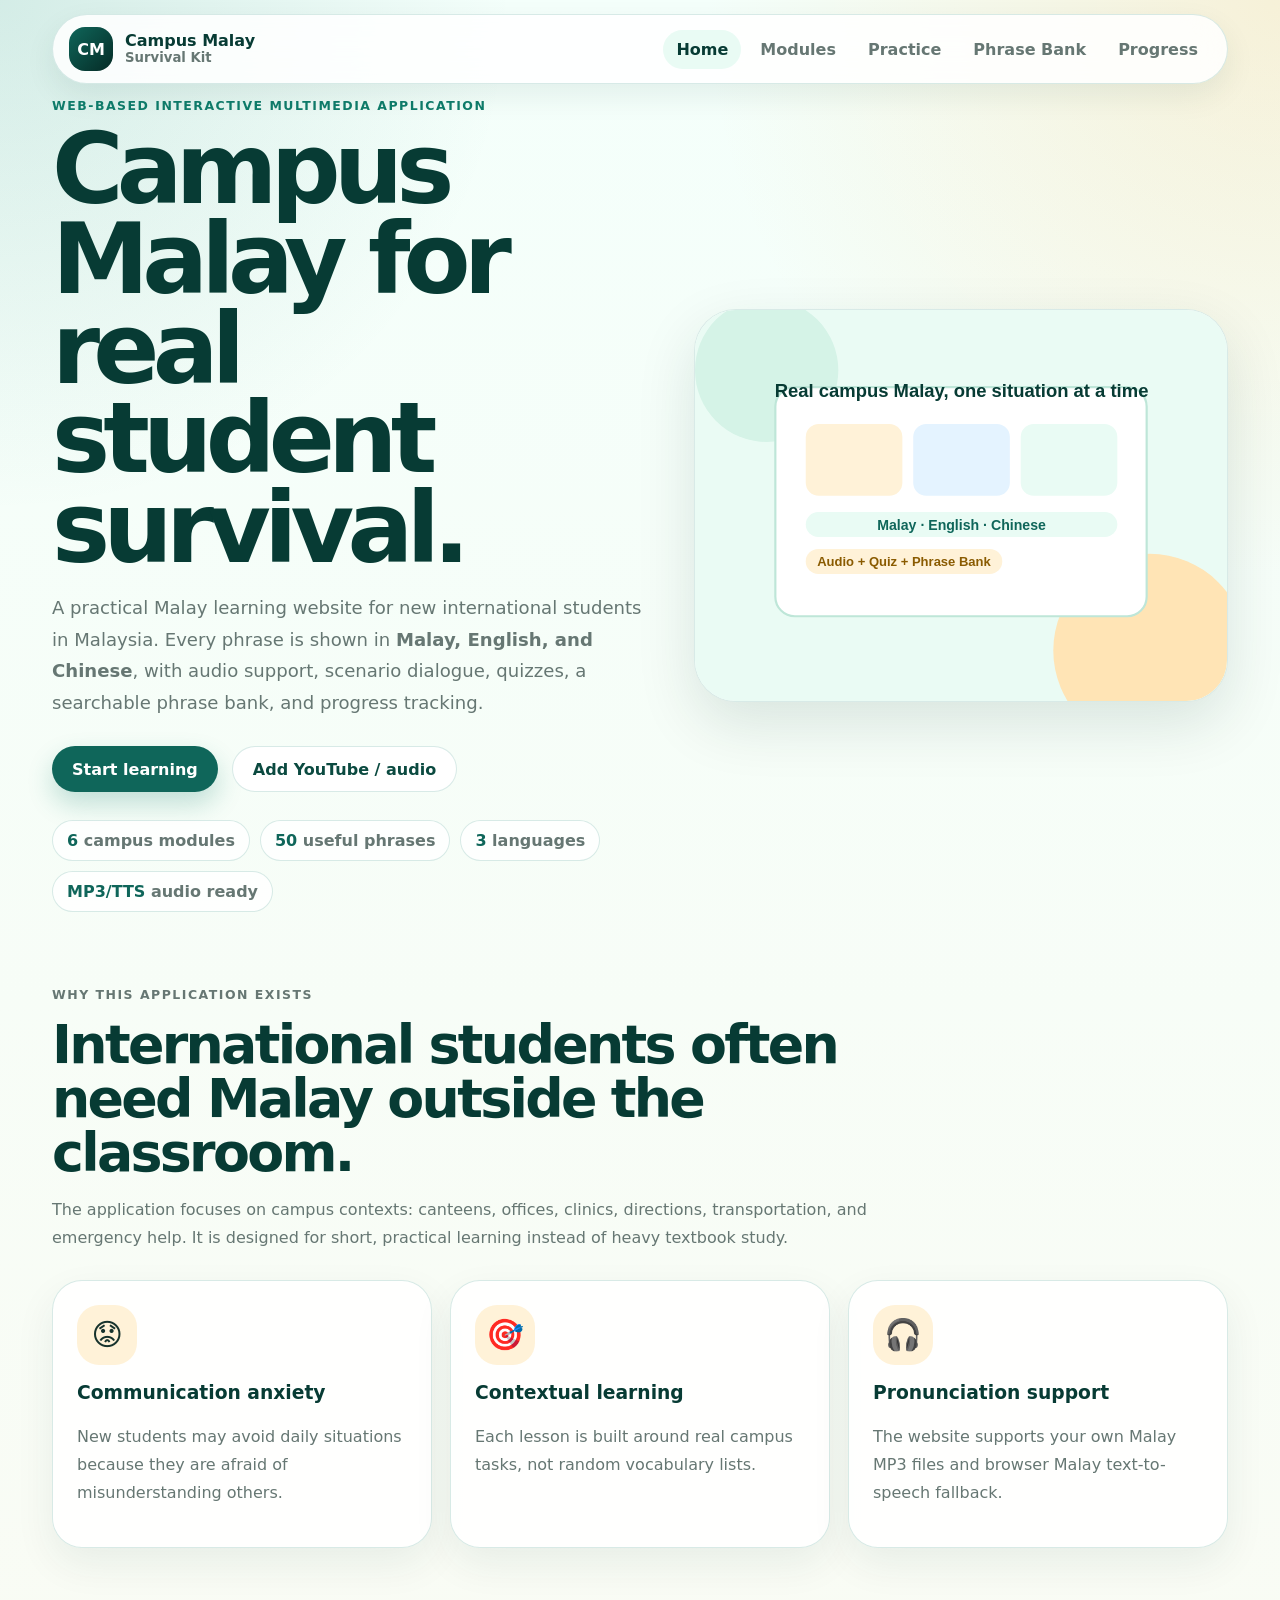
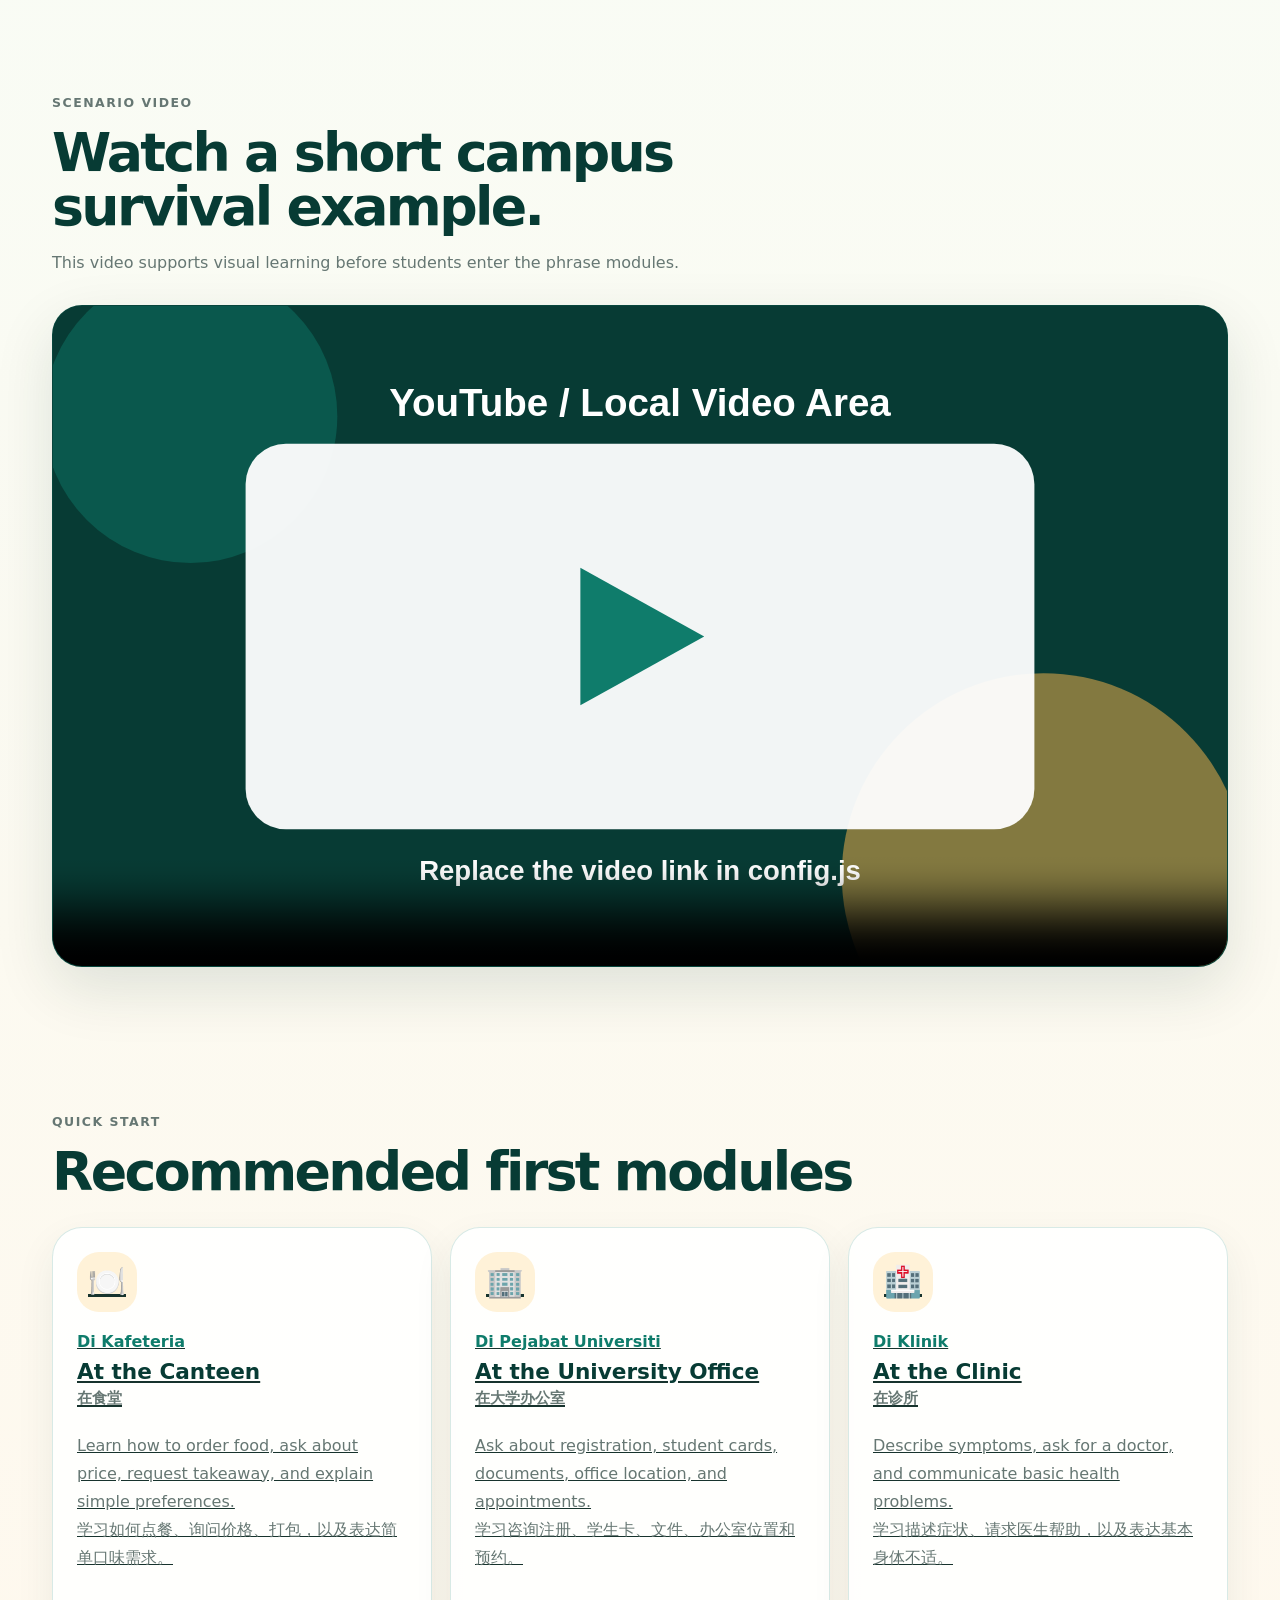
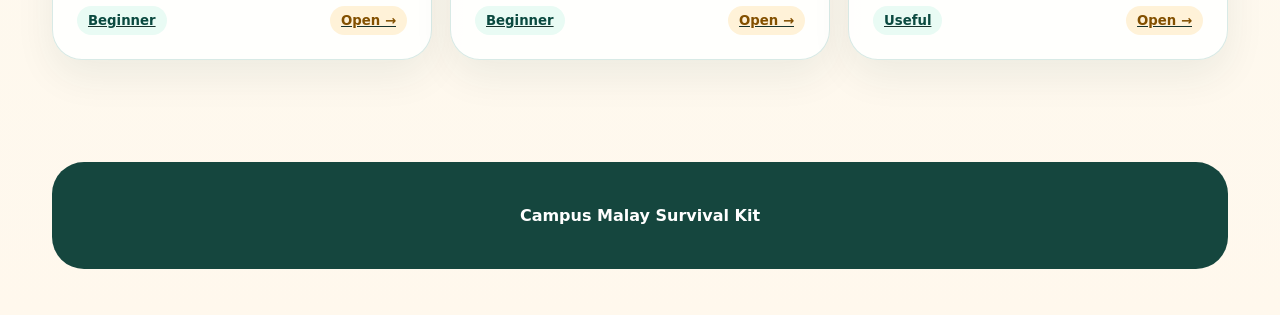
==== index.html @ 33ebb350 "Add files via upload" ====
<!DOCTYPE html>
<html lang="en">
<head>
  <meta charset="UTF-8" />
  <meta name="viewport" content="width=device-width, initial-scale=1.0" />
  <title>Campus Malay Survival Kit</title>
  <meta name="description" content="Campus Malay Survival Kit interactive multimedia application." />
  <link rel="stylesheet" href="styles.css" />
</head>
<body data-page="home">
  <div class="page-wrap">
    <a class="skip-link" href="#main">Skip to content</a>
<header class="site-header">
  <a class="logo" href="index.html">
    <span class="logo-mark">CM</span>
    <span><span class="logo-title">Campus Malay</span><span class="logo-sub">Survival Kit</span></span>
  </a>
  <button class="nav-toggle" aria-label="Toggle navigation">☰</button>
  <nav class="nav" aria-label="Main navigation">
    <a data-nav="home" href="index.html">Home</a>
    <a data-nav="modules" href="modules.html">Modules</a>
    <a data-nav="practice" href="practice.html">Practice</a>
    <a data-nav="bank" href="phrase-bank.html">Phrase Bank</a>
    <a data-nav="progress" href="progress.html">Progress</a>
  </nav>
</header>
    <main id="main">
      <section class="hero">
  <div>
    <p class="eyebrow">Web-based interactive multimedia application</p>
    <h1>Campus Malay for real student survival.</h1>
    <p class="lead">A practical Malay learning website for new international students in Malaysia. Every phrase is shown in <strong>Malay, English, and Chinese</strong>, with audio support, scenario dialogue, quizzes, a searchable phrase bank, and progress tracking.</p>
    <div class="actions">
      <a class="btn primary" href="modules.html">Start learning</a>
      <a class="btn secondary" href="#">Add YouTube / audio</a>
    </div>
    <div class="stat-row">
      <span class="stat"><strong>6</strong> campus modules</span>
      <span class="stat"><strong>50</strong> useful phrases</span>
      <span class="stat"><strong>3</strong> languages</span>
      <span class="stat"><strong>MP3/TTS</strong> audio ready</span>
    </div>
  </div>
  <div class="hero-art">
    <img src="assets/hero-campus.svg" alt="Campus Malay Survival Kit hero illustration">
  </div>
</section>

<section class="section">
  <div class="section-head">
    <p class="eyebrow">Why this application exists</p>
    <h2>International students often need Malay outside the classroom.</h2>
    <p>The application focuses on campus contexts: canteens, offices, clinics, directions, transportation, and emergency help. It is designed for short, practical learning instead of heavy textbook study.</p>
  </div>
  <div class="grid cols-3">
    <article class="card"><span class="icon-badge">😟</span><h3>Communication anxiety</h3><p>New students may avoid daily situations because they are afraid of misunderstanding others.</p></article>
    <article class="card"><span class="icon-badge">🎯</span><h3>Contextual learning</h3><p>Each lesson is built around real campus tasks, not random vocabulary lists.</p></article>
    <article class="card"><span class="icon-badge">🎧</span><h3>Pronunciation support</h3><p>The website supports your own Malay MP3 files and browser Malay text-to-speech fallback.</p></article>
  </div>
</section>

<section class="section">
  <div class="section-head">
    <p class="eyebrow">Scenario Video</p>
    <h2>Watch a short campus survival example.</h2>
    <p>This video supports visual learning before students enter the phrase modules.</p>
  </div>
  <div class="media-frame">
    <video controls poster="assets/video-placeholder.svg">
      <source src="assets/campus_scenarios_preview.mp4" type="video/mp4">
      Your browser does not support video.
    </video>
  </div>
</section>

<section class="section">
  <div class="section-head">
    <p class="eyebrow">Quick start</p>
    <h2>Recommended first modules</h2>
  </div>
  <div class="grid cols-3" id="homeModulePreview"></div>
</section>

</main>
    <footer class="footer">
  <p><strong>Campus Malay Survival Kit</strong></p>
</footer>
  </div>
  <script src="data.js"></script>
  <script src="app.js"></script>
</body>
</html>
---- styles.css ----
/* Campus Malay Survival Kit v2 */
:root {
  --green-950: #052b26;
  --green-900: #073b34;
  --green-800: #0b4a40;
  --green-700: #0f665a;
  --green-600: #0f7c6b;
  --green-100: #e9fbf4;
  --green-50: #f3fffb;
  --orange-600: #e58a00;
  --orange-500: #ffb84d;
  --orange-100: #fff2d8;
  --blue-100: #e4f3ff;
  --red-100: #ffe9e9;
  --red-700: #9d2727;
  --ink: #17332d;
  --muted: #667773;
  --surface: #ffffff;
  --line: rgba(15, 124, 107, .16);
  --shadow: 0 22px 60px rgba(8, 50, 43, .12);
  --radius-lg: 30px;
  --radius-md: 20px;
  --radius-sm: 14px;
}

* { box-sizing: border-box; }
html { scroll-behavior: smooth; }
body {
  margin: 0;
  font-family: Inter, ui-sans-serif, system-ui, -apple-system, BlinkMacSystemFont, "Segoe UI", "Noto Sans", Arial, sans-serif;
  color: var(--ink);
  background:
    radial-gradient(circle at top left, rgba(15,124,107,.14), transparent 32rem),
    radial-gradient(circle at top right, rgba(255,184,77,.20), transparent 36rem),
    linear-gradient(180deg, #f4fffb 0%, #fff8ed 100%);
  min-height: 100vh;
}
a { color: inherit; }
button, input, select { font: inherit; }
button { cursor: pointer; }
img, video, iframe { max-width: 100%; }

.page-wrap { max-width: 1220px; margin: 0 auto; padding: 0 22px; }
.skip-link { position:absolute; left:-999px; top:8px; background:white; padding:8px 12px; border-radius:10px; }
.skip-link:focus { left:8px; z-index:999; }

.site-header {
  position: sticky; top: 0; z-index: 20;
  display:flex; align-items:center; justify-content:space-between; gap:16px;
  margin: 14px 0; padding: 12px 16px;
  border: 1px solid var(--line);
  border-radius: 999px;
  background: rgba(255,255,255,.86);
  backdrop-filter: blur(18px);
  box-shadow: 0 12px 30px rgba(7, 59, 52, .08);
}
.logo { display:flex; gap:12px; align-items:center; text-decoration:none; }
.logo-mark { display:grid; place-items:center; width:44px; height:44px; border-radius:16px; color:#fff; background:linear-gradient(135deg,var(--green-700),var(--green-950)); font-weight:900; }
.logo-title { display:block; font-weight:900; line-height:1.05; color:var(--green-900); }
.logo-sub { display:block; color:var(--muted); font-size:.83rem; font-weight:700; }
.nav { display:flex; gap:6px; align-items:center; }
.nav a { text-decoration:none; color:var(--muted); font-weight:800; padding:10px 13px; border-radius:999px; }
.nav a:hover, .nav a.active { background:var(--green-100); color:var(--green-900); }
.nav-toggle { display:none; border:0; width:44px; height:44px; border-radius:14px; background:var(--green-100); color:var(--green-900); font-weight:900; }

.section { padding: 72px 0; }
.hero { display:grid; grid-template-columns: 1.05fr .95fr; gap:52px; align-items:center; min-height: calc(100vh - 112px); }
.eyebrow { margin:0 0 12px; color:var(--green-600); font-weight:900; letter-spacing:.12em; text-transform:uppercase; font-size:.78rem; }
h1, h2, h3 { color: var(--green-900); }
h1 { margin:0; font-size: clamp(3.2rem, 8vw, 6.1rem); line-height:.92; letter-spacing:-.07em; }
h2 { margin:0; font-size: clamp(2rem, 4.2vw, 3.55rem); line-height:1; letter-spacing:-.05em; }
h3 { line-height:1.12; }
.lead, .section-head p, .card p, .copy, li { color: var(--muted); line-height:1.75; }
.lead { font-size:1.13rem; max-width: 700px; }
.hero-art { border-radius:42px; overflow:hidden; box-shadow: var(--shadow); border:1px solid var(--line); background:white; }
.hero-art img { display:block; width:100%; }

.actions { display:flex; flex-wrap:wrap; gap:14px; margin-top:28px; }
.btn {
  display:inline-flex; align-items:center; justify-content:center; gap:8px;
  min-height:46px; padding:0 20px; border-radius:999px; border:0; text-decoration:none;
  font-weight:900;
}
.btn.primary { background:var(--green-700); color:white; box-shadow:0 12px 26px rgba(15,124,107,.24); }
.btn.primary:hover { background:var(--green-950); }
.btn.secondary { background:white; color:var(--green-800); border:1px solid var(--line); }
.btn.secondary:hover { background:var(--green-100); }
.btn.small { min-height:38px; padding:0 14px; font-size:.9rem; }
.btn.danger { background:var(--red-100); color:var(--red-700); border:1px solid rgba(157,39,39,.2); }

.stat-row { display:flex; flex-wrap:wrap; gap:10px; margin-top:28px; }
.stat { padding:10px 14px; border-radius:999px; background:rgba(255,255,255,.8); border:1px solid var(--line); font-weight:800; color:var(--muted); }
.stat strong { color:var(--green-700); }

.section-head { max-width:820px; margin-bottom:28px; }
.grid { display:grid; gap:18px; }
.grid.cols-2 { grid-template-columns: repeat(2, minmax(0,1fr)); }
.grid.cols-3 { grid-template-columns: repeat(3, minmax(0,1fr)); }
.grid.cols-4 { grid-template-columns: repeat(4, minmax(0,1fr)); }
.card {
  background:rgba(255,255,255,.88); border:1px solid var(--line); border-radius:var(--radius-lg);
  box-shadow:0 16px 40px rgba(7,59,52,.07); padding:24px;
}
.card.tight { padding:18px; border-radius:var(--radius-md); }
.icon-badge { display:grid; place-items:center; width:60px; height:60px; border-radius:22px; background:var(--orange-100); font-size:1.9rem; margin-bottom:16px; }
.module-card { text-align:left; border:1px solid var(--line); transition:.2s ease; min-height: 275px; display:flex; flex-direction:column; }
.module-card:hover { transform: translateY(-4px); box-shadow:var(--shadow); }
.module-card h3 { margin:0 0 8px; font-size:1.35rem; }
.module-card .ms-title { color:var(--green-600); font-weight:900; margin:0 0 4px; }
.module-meta { display:flex; justify-content:space-between; align-items:center; gap:10px; margin-top:auto; padding-top:18px; }
.pill { display:inline-flex; align-items:center; gap:6px; padding:7px 11px; border-radius:999px; background:var(--green-100); color:var(--green-800); font-weight:900; font-size:.83rem; }
.orange-pill { background:var(--orange-100); color:#835000; }

.notice { background:linear-gradient(135deg, var(--green-100), var(--orange-100)); border:1px solid var(--line); border-radius:var(--radius-lg); padding:24px; }
.notice strong { color:var(--green-900); }

.breadcrumbs { display:flex; gap:8px; flex-wrap:wrap; margin:28px 0 0; color:var(--muted); font-weight:800; }
.breadcrumbs a { color:var(--green-700); text-decoration:none; }
.module-hero { padding:54px 0 30px; }
.module-hero-box {
  display:grid; grid-template-columns: 84px 1fr; gap:20px; align-items:start;
  background:linear-gradient(135deg, rgba(255,255,255,.92), rgba(233,251,244,.9));
  border:1px solid var(--line); border-radius:42px; padding:30px; box-shadow: var(--shadow);
}
.big-icon { display:grid; place-items:center; width:84px; height:84px; border-radius:30px; background:var(--orange-100); font-size:2.7rem; }
.lang-line { display:flex; flex-wrap:wrap; gap:10px; margin:14px 0; }
.lang-chip { padding:8px 12px; border-radius:14px; background:white; border:1px solid var(--line); color:var(--muted); font-weight:800; }
.lang-chip strong { color:var(--green-900); }

.phrase-grid { display:grid; grid-template-columns: repeat(2, minmax(0, 1fr)); gap:14px; }
.phrase-card { padding:18px; border-radius:22px; background:white; border:1px solid var(--line); }
.phrase-card h3 { margin:0 0 8px; font-size:1.17rem; }
.phrase-card .en { color:var(--muted); margin:4px 0; }
.phrase-card .zh { color:#8a5b00; margin:4px 0 12px; }
.phrase-note { font-size:.86rem; color:var(--muted); background:#f8fffc; border:1px dashed var(--line); border-radius:14px; padding:9px 10px; margin:10px 0 12px; }

.vocab-table { width:100%; border-collapse:separate; border-spacing:0 10px; }
.vocab-table td, .vocab-table th { text-align:left; padding:12px 14px; background:white; border-top:1px solid var(--line); border-bottom:1px solid var(--line); }
.vocab-table th { color:var(--green-900); background:var(--green-100); }
.vocab-table td:first-child, .vocab-table th:first-child { border-left:1px solid var(--line); border-radius:14px 0 0 14px; font-weight:900; }
.vocab-table td:last-child, .vocab-table th:last-child { border-right:1px solid var(--line); border-radius:0 14px 14px 0; }

.dialogue { display:grid; gap:10px; }
.bubble { max-width:82%; padding:14px 16px; border-radius:20px; background:white; border:1px solid var(--line); }
.bubble.student { justify-self:end; background:var(--green-700); color:white; border-color:var(--green-700); }
.bubble.student small, .bubble.student span { color:rgba(255,255,255,.78); }
.bubble strong { display:block; margin-bottom:5px; }
.bubble small { display:block; color:var(--muted); line-height:1.55; }

.quick-check { margin-top:18px; padding:20px; border-radius:24px; background:linear-gradient(135deg, #fff, var(--green-100)); border:1px solid var(--line); }
.option-list { display:grid; gap:10px; margin-top:16px; }
.option { text-align:left; width:100%; border:1px solid var(--line); background:white; border-radius:18px; padding:14px 16px; font-weight:850; }
.option:hover { background:var(--green-100); }
.option.correct { border-color:var(--green-600); background:var(--green-100); color:var(--green-900); }
.option.wrong { border-color:var(--red-700); background:var(--red-100); color:var(--red-700); }
.feedback { min-height:30px; margin-top:12px; font-weight:900; }
.feedback.good { color:var(--green-700); }
.feedback.bad { color:var(--red-700); }

.media-frame { aspect-ratio:16/9; border-radius:30px; overflow:hidden; background:var(--green-900); border:1px solid var(--line); box-shadow:var(--shadow); display:grid; place-items:center; }
.media-frame iframe, .media-frame video, .media-frame img { width:100%; height:100%; object-fit:cover; border:0; }
.placeholder { position:relative; width:100%; height:100%; }
.placeholder img { width:100%; height:100%; object-fit:cover; opacity:.92; }
.placeholder .placeholder-text { position:absolute; inset:auto 28px 28px 28px; background:rgba(255,255,255,.92); border-radius:22px; padding:18px; color:var(--green-900); font-weight:900; }

.search-tools { display:flex; gap:12px; flex-wrap:wrap; margin-bottom:18px; }
.search-tools input, .search-tools select {
  border:1px solid var(--line); border-radius:999px; padding:13px 16px; background:white; min-height:46px; outline:none;
}
.search-tools input { flex:1 1 320px; }
.search-tools select { flex:0 0 230px; }
.bank-list { display:grid; gap:12px; }
.bank-item { display:grid; grid-template-columns:1fr auto; gap:14px; align-items:center; background:white; border:1px solid var(--line); border-radius:22px; padding:16px; }
.bank-item strong { display:block; color:var(--green-900); margin-bottom:4px; }
.bank-item small { color:var(--muted); line-height:1.55; }

.quiz-shell { display:grid; grid-template-columns: .8fr 1.2fr; gap:20px; align-items:start; }
.quiz-side .card { position: sticky; top: 110px; }
.quiz-card { min-height: 360px; }
.quiz-top { display:flex; justify-content:space-between; gap:12px; flex-wrap:wrap; margin-bottom:16px; }
.score { font-weight:900; color:var(--green-700); }
.progress-bar { height:12px; background:#d8eee5; border-radius:999px; overflow:hidden; margin:16px 0; }
.progress-bar span { display:block; height:100%; width:0%; background:var(--green-700); transition:.25s ease; }

.progress-layout { display:grid; grid-template-columns:220px 1fr; gap:24px; align-items:center; }
.ring { position:relative; width:190px; height:190px; }
.ring svg { width:190px; height:190px; rotate:-90deg; }
.ring circle { fill:none; stroke-width:13; }
.ring .bg { stroke:#d8eee5; }
.ring .fill { stroke:var(--green-700); stroke-linecap:round; stroke-dasharray:314; stroke-dashoffset:314; transition:.3s ease; }
.ring strong { position:absolute; inset:0; display:grid; place-items:center; font-size:2rem; color:var(--green-900); }
.completed-list { display:flex; flex-wrap:wrap; gap:10px; margin:14px 0; }

.doc-table { width:100%; border-collapse:collapse; background:white; border-radius:24px; overflow:hidden; border:1px solid var(--line); }
.doc-table th, .doc-table td { text-align:left; padding:14px 16px; border-bottom:1px solid var(--line); vertical-align:top; }
.doc-table th { background:var(--green-100); color:var(--green-900); }
.flow-box { display:flex; flex-wrap:wrap; gap:10px; align-items:center; }
.flow-step { padding:12px 14px; border-radius:16px; background:white; border:1px solid var(--line); font-weight:900; }
.arrow { color:var(--green-600); font-weight:900; }

.footer { margin:30px 0 46px; background:rgba(7,59,52,.94); color:rgba(255,255,255,.72); border-radius:32px; padding:28px; text-align:center; }
.footer strong { color:white; }

@media (max-width: 960px) {
  .hero, .grid.cols-2, .grid.cols-3, .grid.cols-4, .phrase-grid, .quiz-shell, .progress-layout { grid-template-columns: 1fr; }
  .hero { min-height:auto; padding-top:24px; }
  .nav { display:none; position:absolute; top:74px; left:10px; right:10px; padding:12px; flex-direction:column; align-items:stretch; background:white; border-radius:24px; box-shadow:var(--shadow); }
  .nav.open { display:flex; }
  .nav-toggle { display:grid; place-items:center; }
  .quiz-side .card { position:static; }
}
@media (max-width: 560px) {
  .page-wrap { padding:0 14px; }
  .section { padding:52px 0; }
  .site-header { border-radius:24px; }
  .logo-sub { display:none; }
  h1 { font-size:clamp(3rem, 16vw, 4.5rem); }
  .module-hero-box { grid-template-columns:1fr; padding:22px; border-radius:30px; }
  .bank-item { grid-template-columns:1fr; }
}
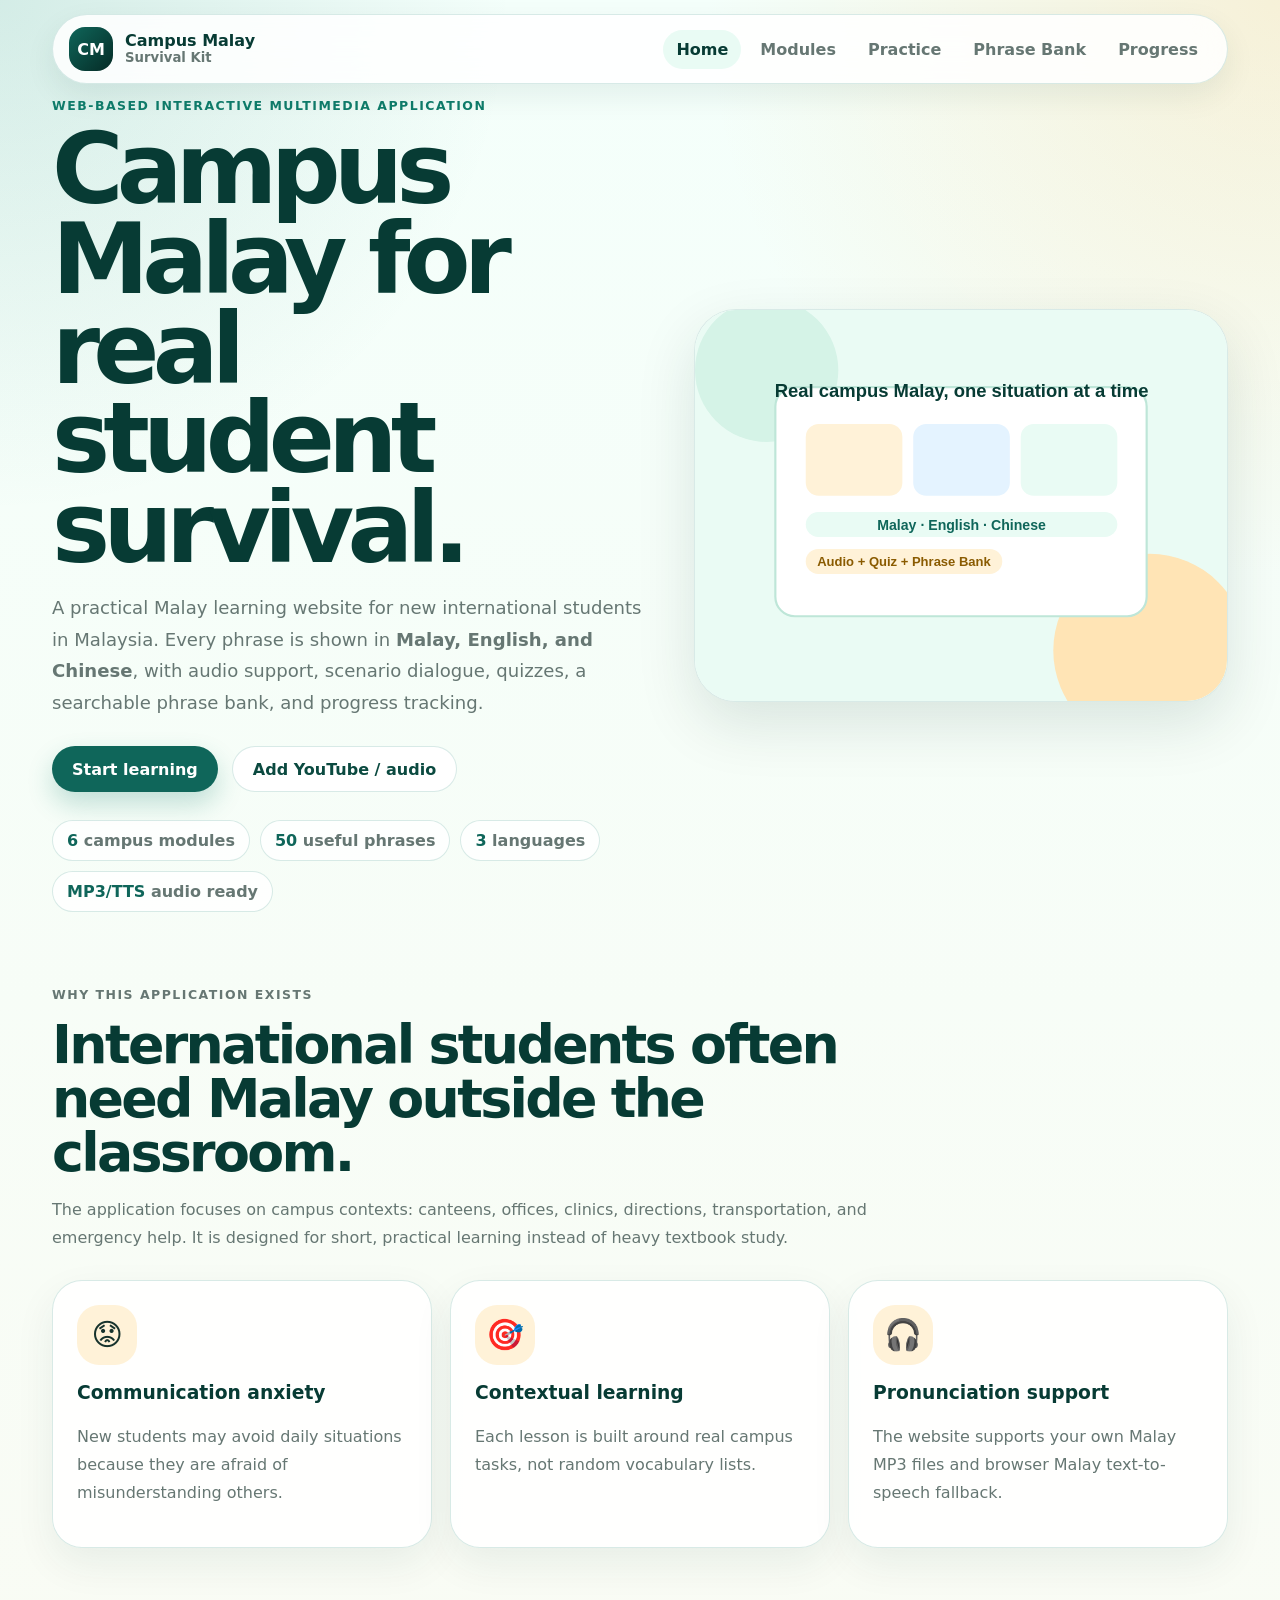
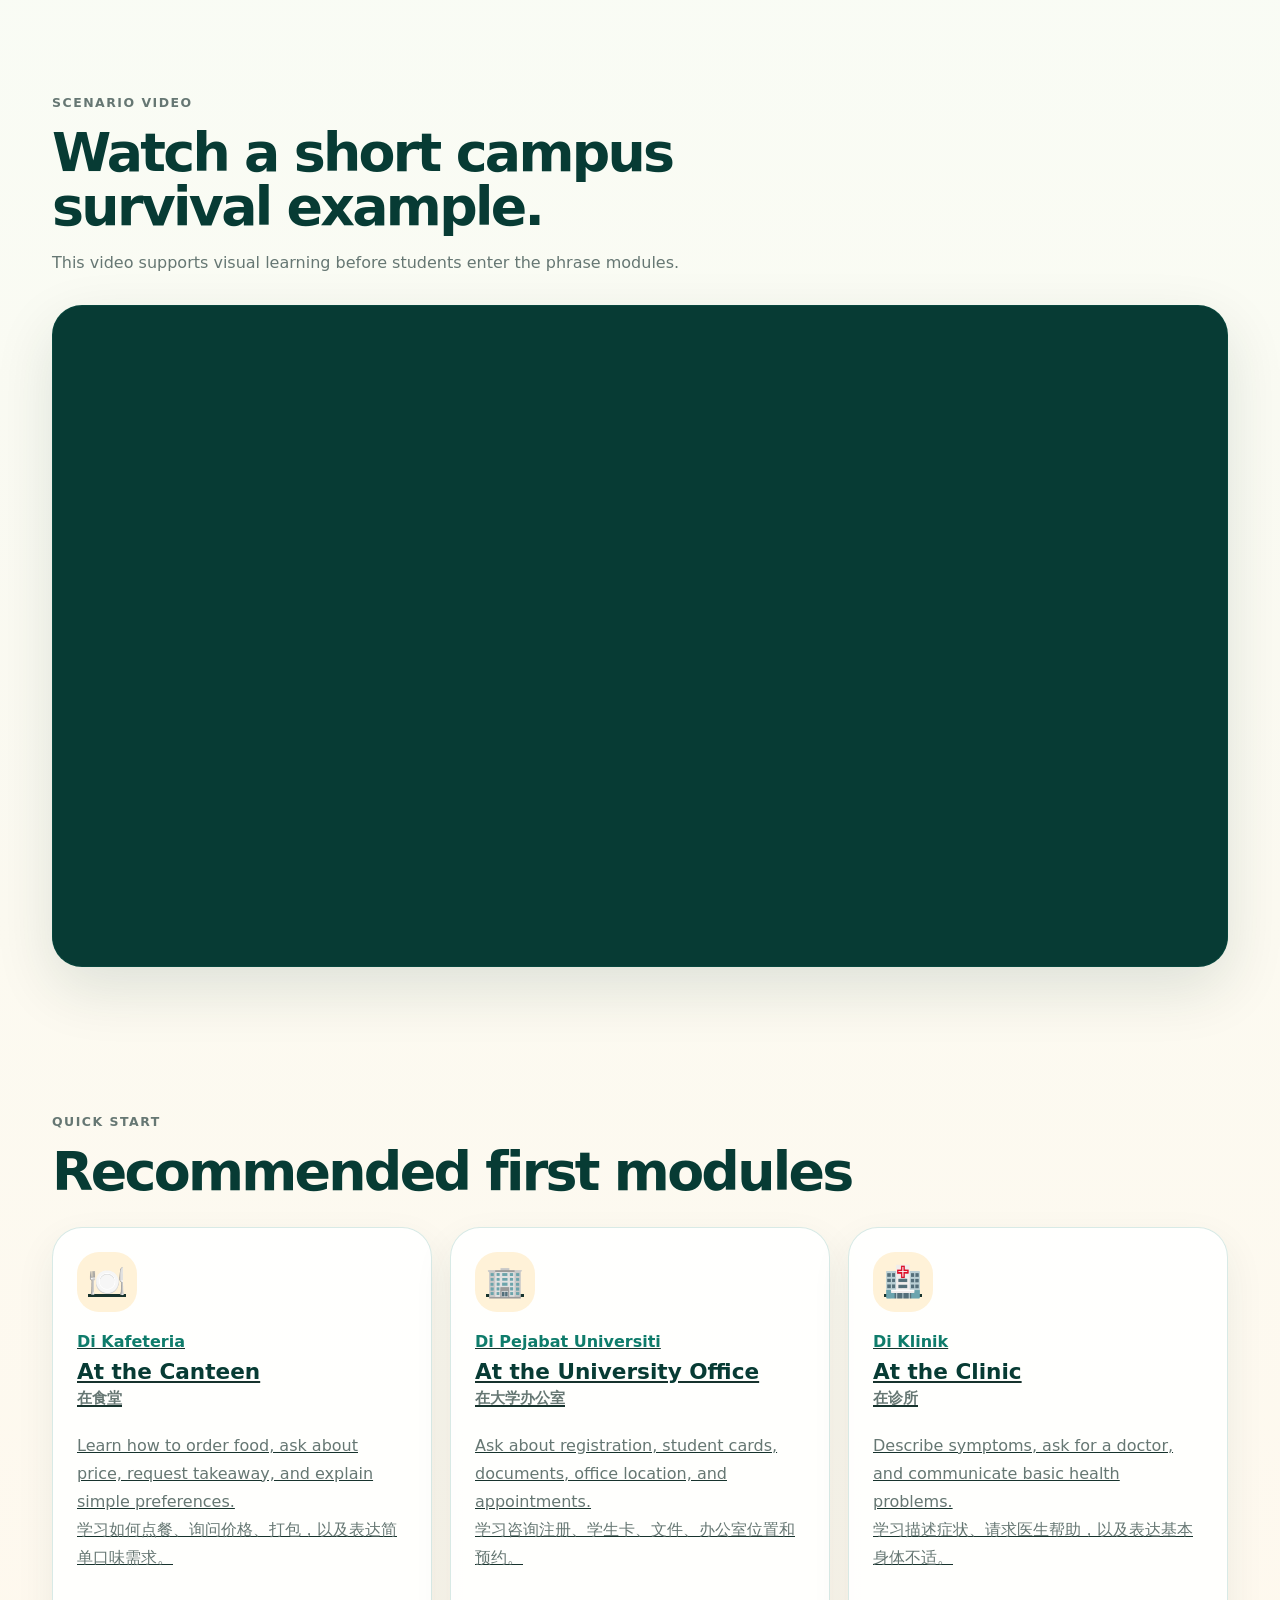
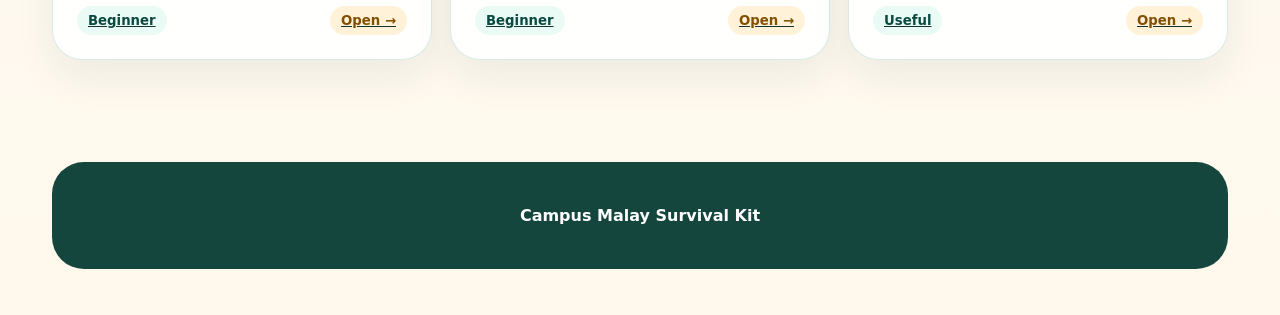
==== commit 5620175d: "Add files via upload" ====
--- a/index.html
+++ b/index.html
@@ -42,7 +42,7 @@
     </div>
   </div>
   <div class="hero-art">
-    <img src="assets/hero-campus.svg" alt="Campus Malay Survival Kit hero illustration">
+    <img src="assets/hero-campus.png" alt="Campus Malay Survival Kit hero illustration" onerror="this.src='assets/hero-campus.svg'">
   </div>
 </section>
 
@@ -66,10 +66,13 @@
     <p>This video supports visual learning before students enter the phrase modules.</p>
   </div>
   <div class="media-frame">
-    <video controls poster="assets/video-placeholder.svg">
-      <source src="assets/campus_scenarios_preview.mp4" type="video/mp4">
-      Your browser does not support video.
-    </video>
+    <iframe
+      src="https://www.youtube.com/embed/QGJ_P1UOOww"
+      title="Speak Conversational Malay in 5 minutes"
+      allow="accelerometer; autoplay; clipboard-write; encrypted-media; gyroscope; picture-in-picture; web-share"
+      allowfullscreen
+      loading="lazy">
+    </iframe>
   </div>
 </section>
 
--- a/styles.css
+++ b/styles.css
@@ -218,3 +218,96 @@
   .module-hero-box { grid-template-columns:1fr; padding:22px; border-radius:30px; }
   .bank-item { grid-template-columns:1fr; }
 }
+
+/* Final visual integration: scene images + YouTube video */
+.module-card {
+  overflow: hidden;
+  padding: 0;
+}
+
+.module-card-body {
+  padding: 24px;
+  display: flex;
+  flex-direction: column;
+  flex: 1;
+}
+
+.module-card-image {
+  width: 100%;
+  aspect-ratio: 16 / 9;
+  overflow: hidden;
+  background: var(--green-100);
+  border-bottom: 1px solid var(--line);
+}
+
+.module-card-image img {
+  width: 100%;
+  height: 100%;
+  object-fit: cover;
+  display: block;
+  transform: scale(1.01);
+  transition: transform .25s ease;
+}
+
+.module-card:hover .module-card-image img {
+  transform: scale(1.05);
+}
+
+.module-scene-section {
+  padding-top: 18px;
+  padding-bottom: 18px;
+}
+
+.module-scene-wide {
+  width: 100%;
+  max-height: 520px;
+  border-radius: 34px;
+  overflow: hidden;
+  background: var(--green-100);
+  border: 1px solid var(--line);
+  box-shadow: var(--shadow);
+}
+
+.module-scene-wide img {
+  width: 100%;
+  height: 100%;
+  max-height: 520px;
+  object-fit: cover;
+  display: block;
+}
+
+.media-frame iframe {
+  width: 100%;
+  height: 100%;
+  border: 0;
+  display: block;
+}
+
+.hero-art img {
+  width: 100%;
+  height: 100%;
+  object-fit: cover;
+}
+
+@media (max-width: 960px) {
+  .module-scene-wide,
+  .module-scene-wide img {
+    max-height: 420px;
+  }
+}
+
+@media (max-width: 560px) {
+  .module-card-body {
+    padding: 20px;
+  }
+
+  .module-scene-wide {
+    border-radius: 24px;
+  }
+
+  .module-scene-wide,
+  .module-scene-wide img {
+    max-height: 300px;
+  }
+}
+
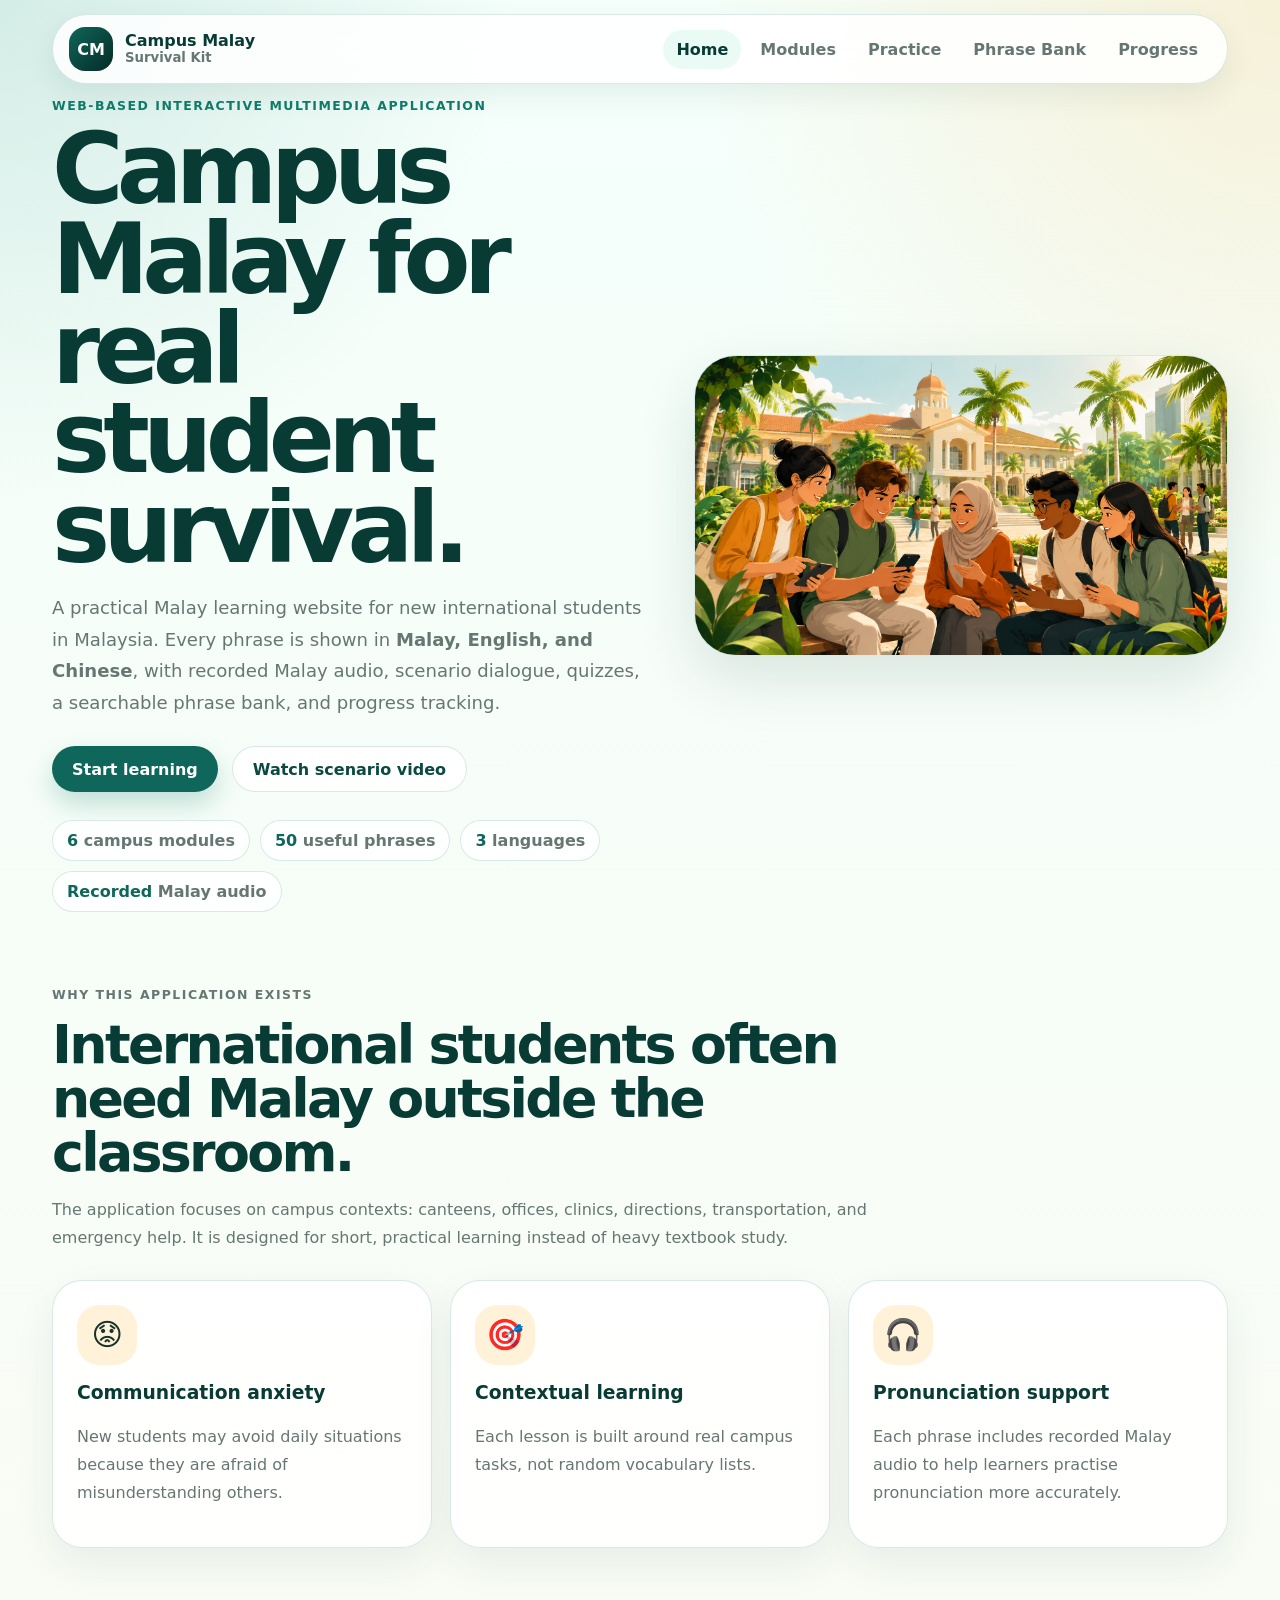
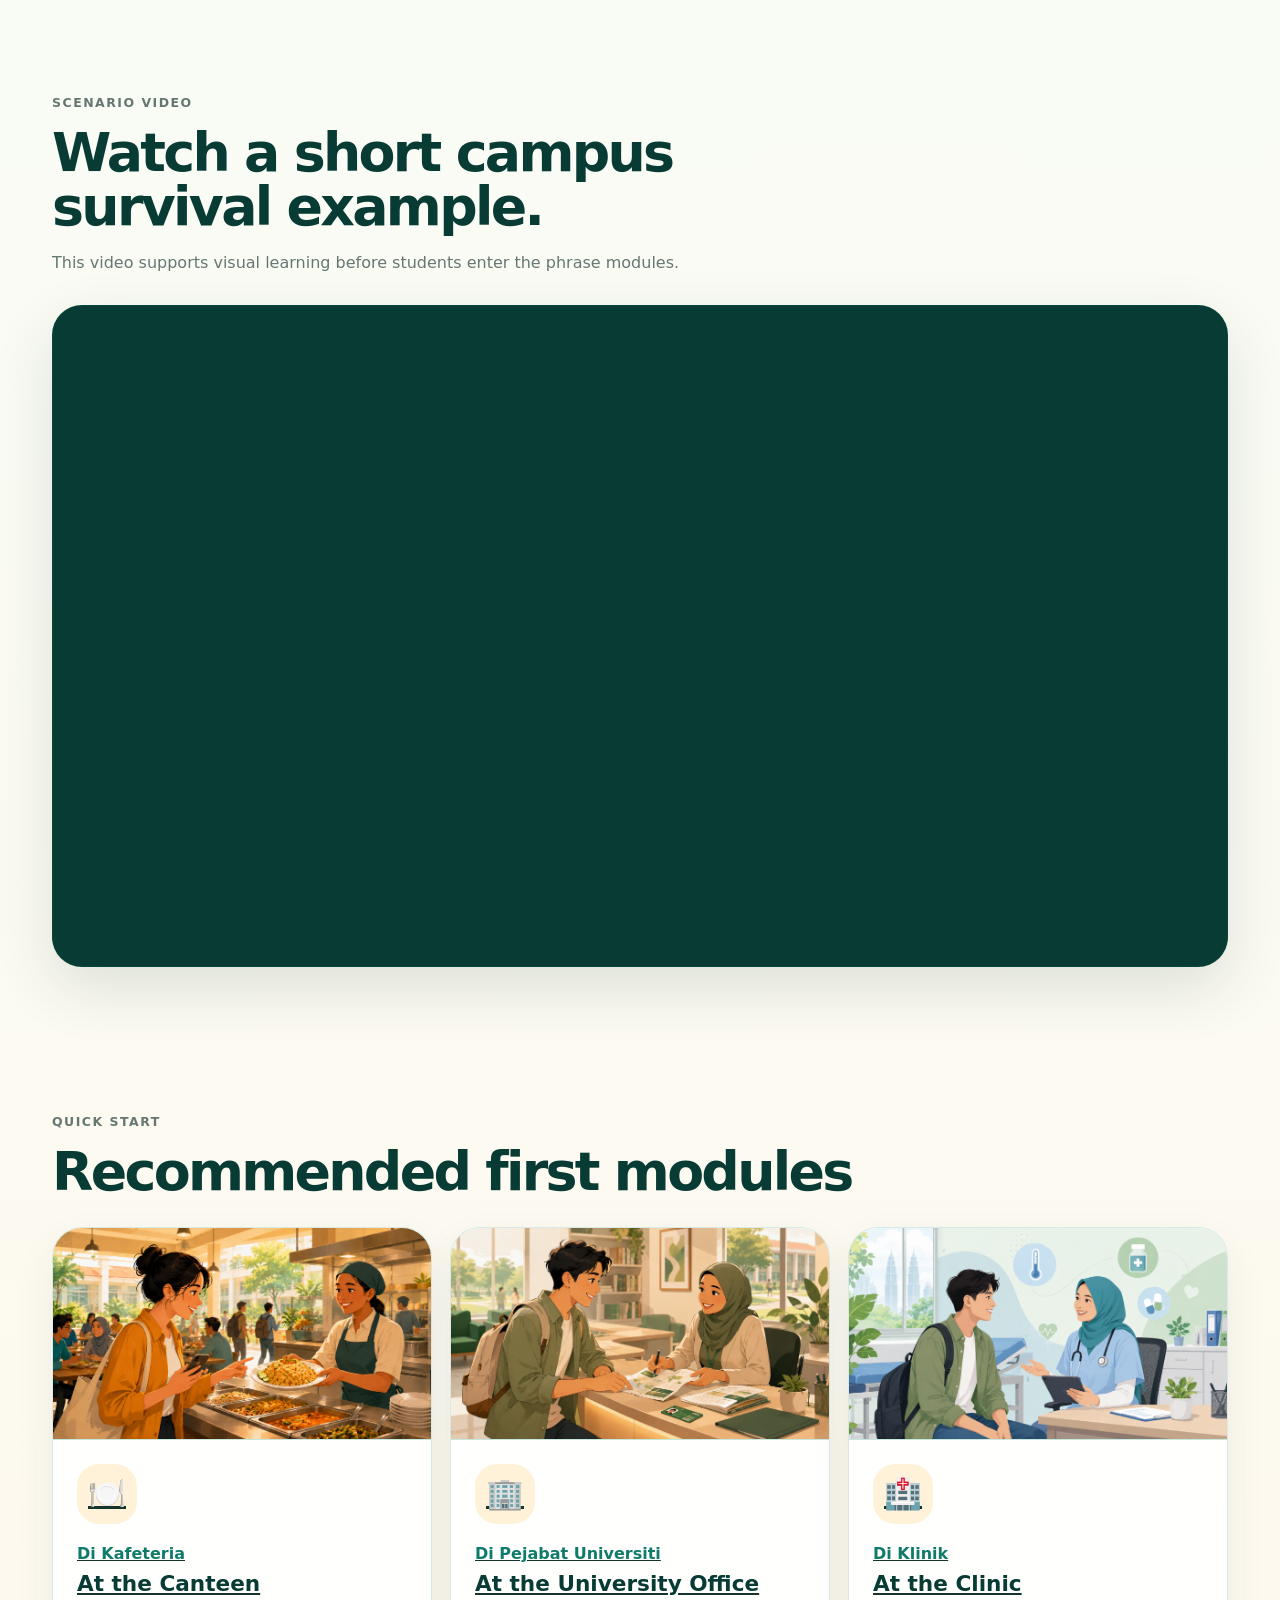
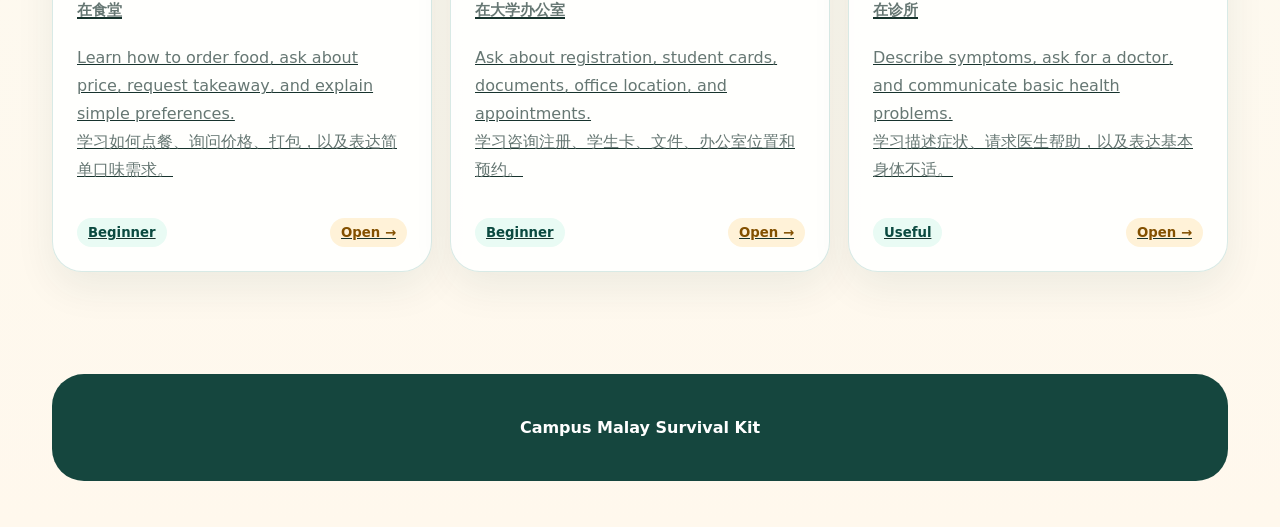
==== commit 717b20e9: "Add files via upload" ====
--- a/index.html
+++ b/index.html
@@ -29,16 +29,16 @@
   <div>
     <p class="eyebrow">Web-based interactive multimedia application</p>
     <h1>Campus Malay for real student survival.</h1>
-    <p class="lead">A practical Malay learning website for new international students in Malaysia. Every phrase is shown in <strong>Malay, English, and Chinese</strong>, with audio support, scenario dialogue, quizzes, a searchable phrase bank, and progress tracking.</p>
+    <p class="lead">A practical Malay learning website for new international students in Malaysia. Every phrase is shown in <strong>Malay, English, and Chinese</strong>, with recorded Malay audio, scenario dialogue, quizzes, a searchable phrase bank, and progress tracking.</p>
     <div class="actions">
       <a class="btn primary" href="modules.html">Start learning</a>
-      <a class="btn secondary" href="#">Add YouTube / audio</a>
+      <a class="btn secondary" href="#scenario-video">Watch scenario video</a>
     </div>
     <div class="stat-row">
       <span class="stat"><strong>6</strong> campus modules</span>
       <span class="stat"><strong>50</strong> useful phrases</span>
       <span class="stat"><strong>3</strong> languages</span>
-      <span class="stat"><strong>MP3/TTS</strong> audio ready</span>
+      <span class="stat"><strong>Recorded</strong> Malay audio</span>
     </div>
   </div>
   <div class="hero-art">
@@ -55,11 +55,11 @@
   <div class="grid cols-3">
     <article class="card"><span class="icon-badge">😟</span><h3>Communication anxiety</h3><p>New students may avoid daily situations because they are afraid of misunderstanding others.</p></article>
     <article class="card"><span class="icon-badge">🎯</span><h3>Contextual learning</h3><p>Each lesson is built around real campus tasks, not random vocabulary lists.</p></article>
-    <article class="card"><span class="icon-badge">🎧</span><h3>Pronunciation support</h3><p>The website supports your own Malay MP3 files and browser Malay text-to-speech fallback.</p></article>
+    <article class="card"><span class="icon-badge">🎧</span><h3>Pronunciation support</h3><p>Each phrase includes recorded Malay audio to help learners practise pronunciation more accurately.</p></article>
   </div>
 </section>
 
-<section class="section">
+<section class="section" id="scenario-video">
   <div class="section-head">
     <p class="eyebrow">Scenario Video</p>
     <h2>Watch a short campus survival example.</h2>
@@ -89,7 +89,7 @@
   <p><strong>Campus Malay Survival Kit</strong></p>
 </footer>
   </div>
-  <script src="data.js"></script>
-  <script src="app.js"></script>
+  <script src="data.js?v=10"></script>
+  <script src="app.js?v=10"></script>
 </body>
 </html>
